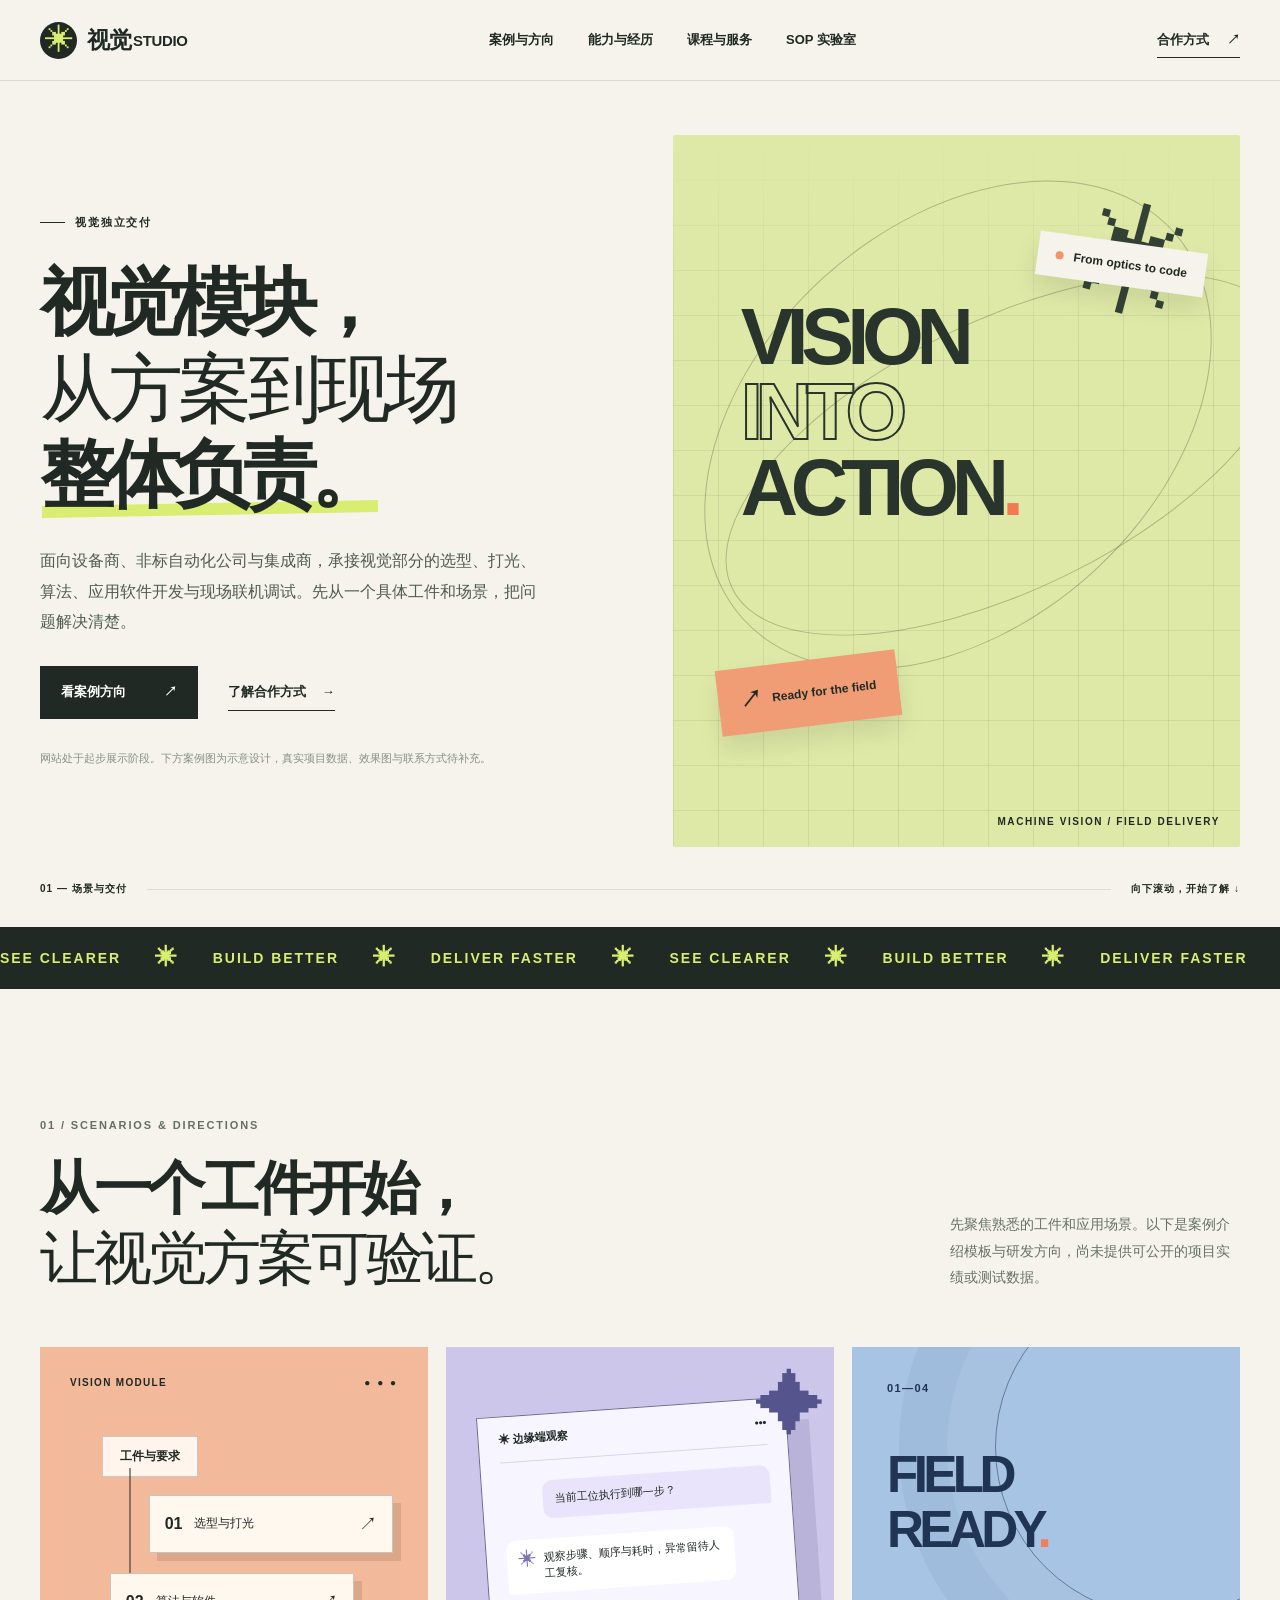
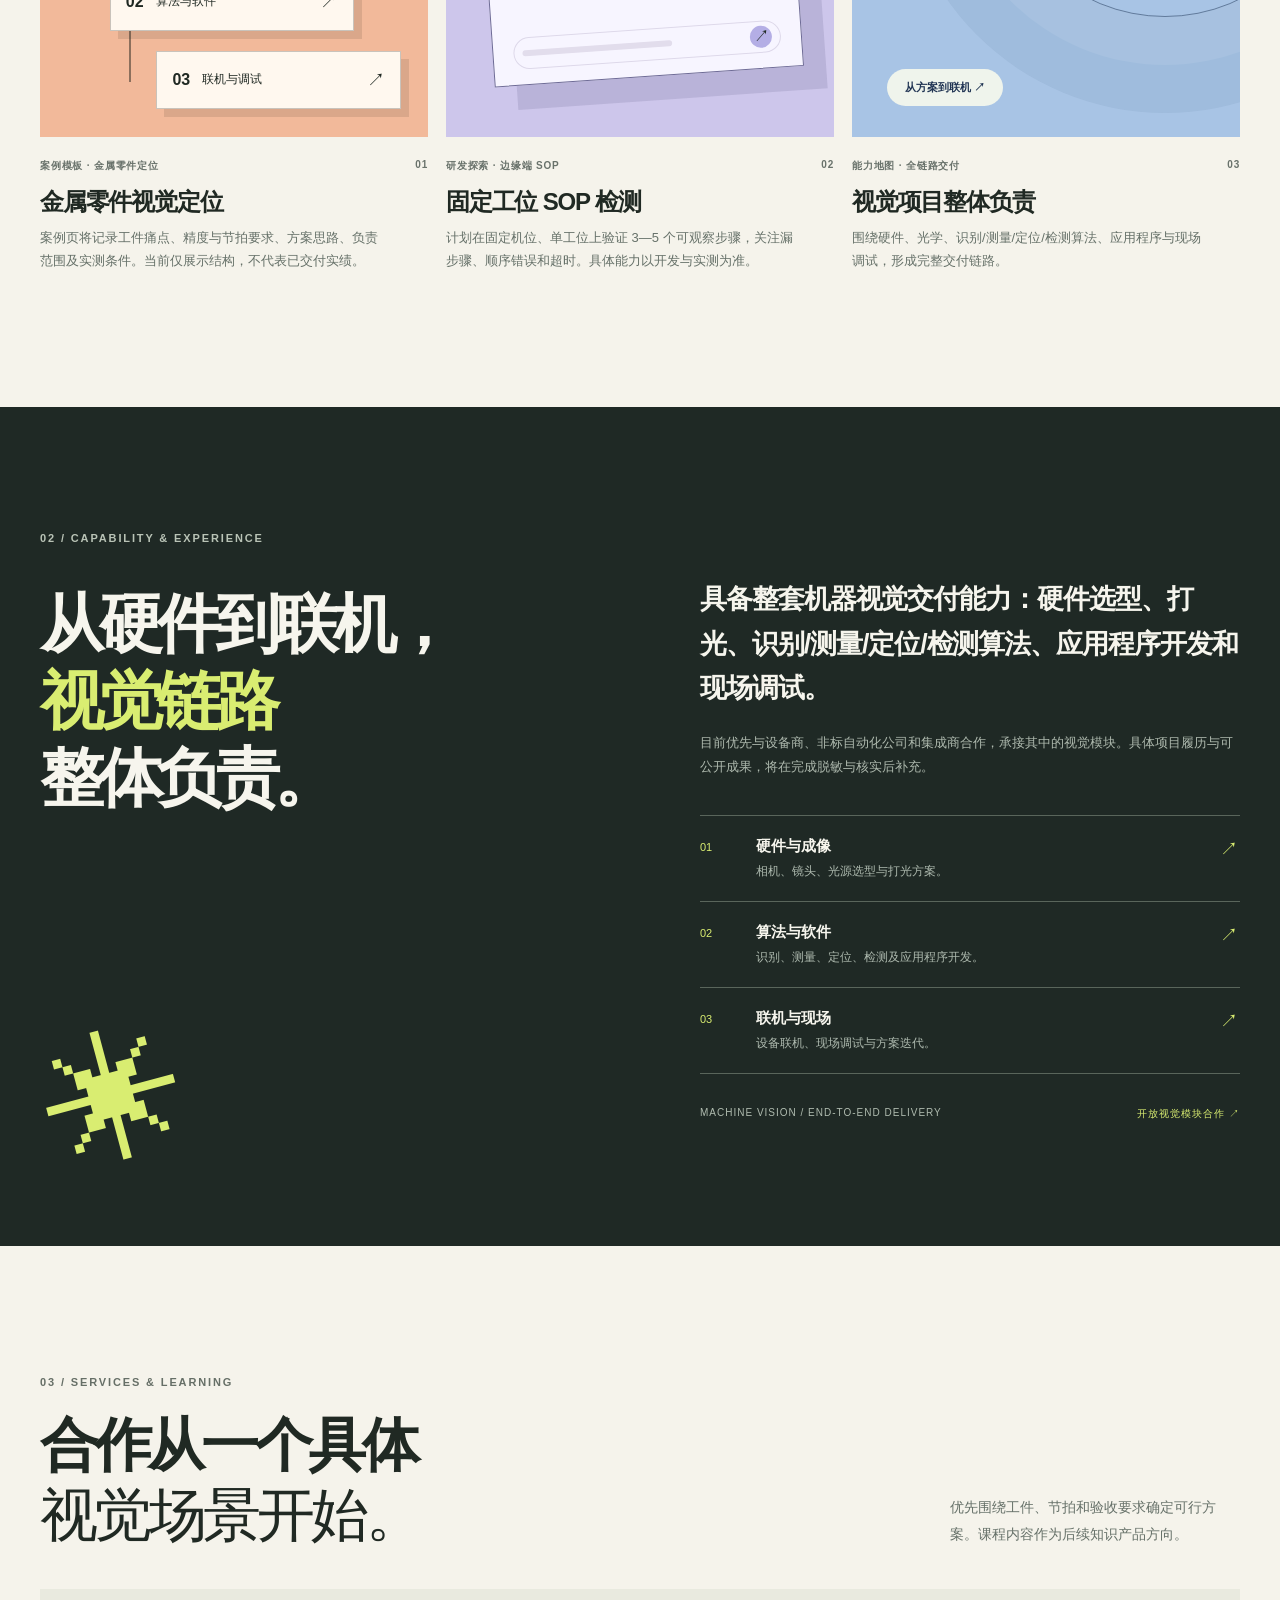
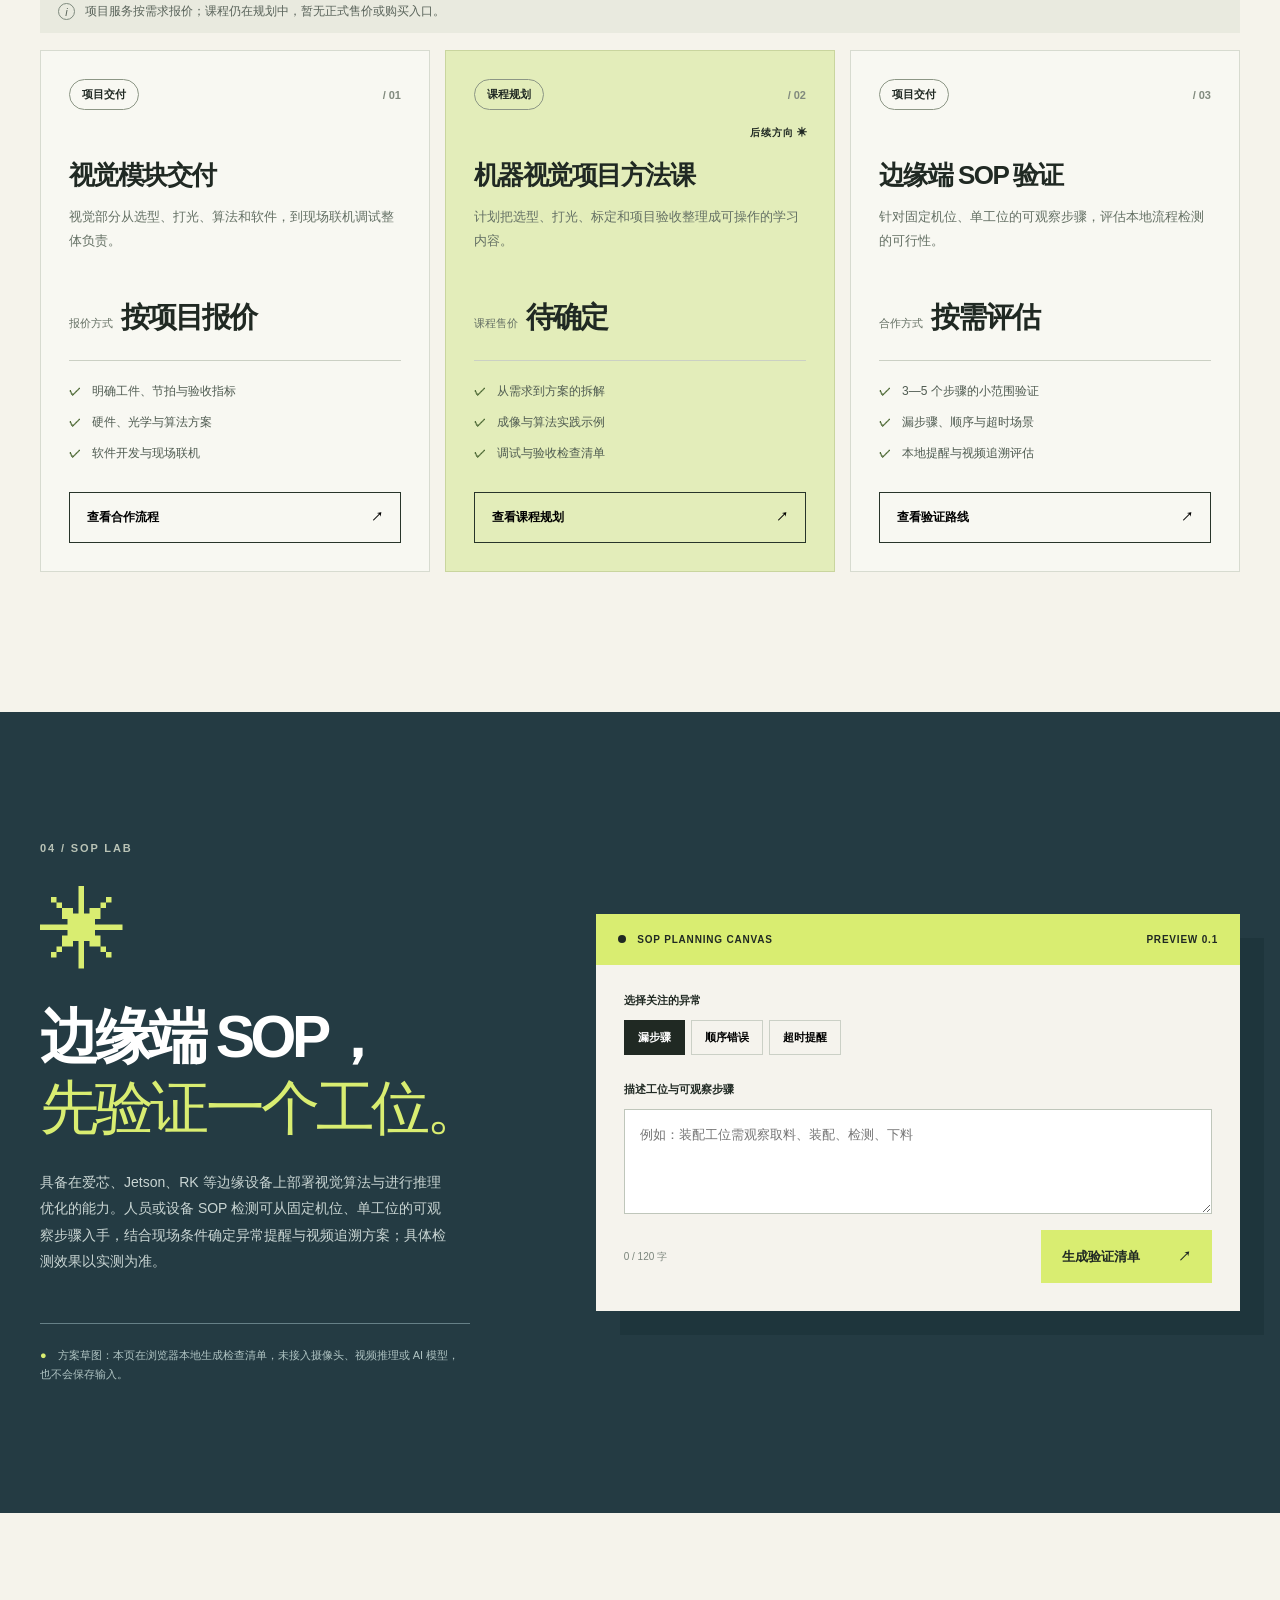
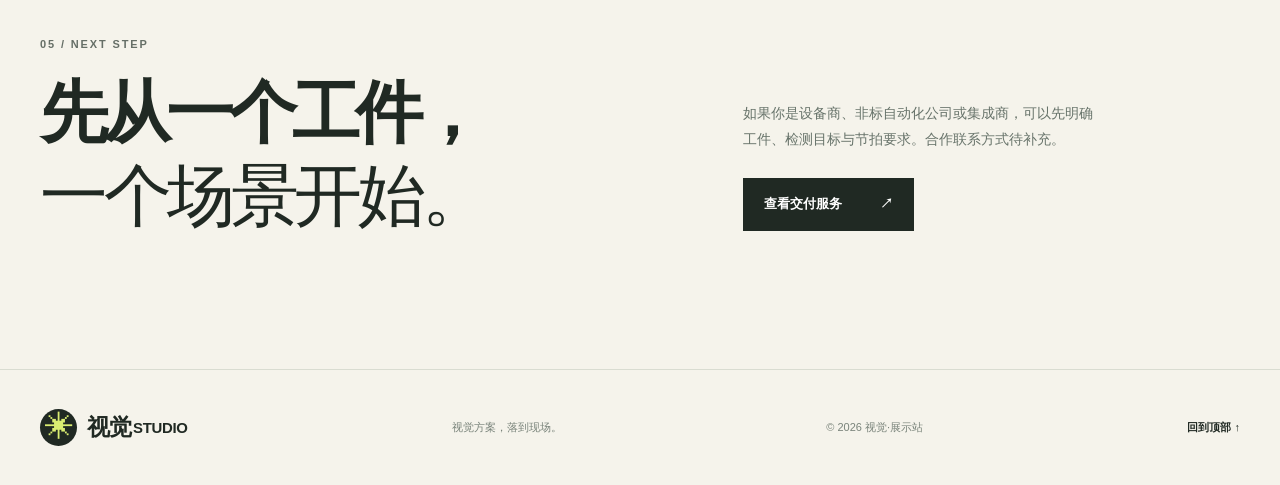
==== index.html @ ffa4f068 "Make the public portfolio reachable outside the Sites domain Publish a standalone static copy with r" ====
<!doctype html>
<html lang="zh-CN">
<head>
  <meta charset="UTF-8" />
  <meta name="viewport" content="width=device-width, initial-scale=1" />
  <meta name="theme-color" content="#f5f3eb" />
  <meta name="description" content="视觉独立交付：硬件选型、打光、算法、应用软件与现场联机调试。" />
  <title>机器视觉一人公司｜视觉模块整体交付</title>
  <link rel="icon" href="./favicon.svg" type="image/svg+xml" />
  <link rel="stylesheet" href="./styles.css" />
  <script src="./script.js" defer></script>
</head>
<body>
  <a class="skip-link" href="#main">跳到主要内容</a>
  <header class="site-header" id="top"><div class="nav-wrap shell">
    <a class="brand" href="#top" aria-label="视觉STUDIO，返回顶部"><span class="brand-mark" aria-hidden="true">✳</span><span>视觉<span class="brand-en">STUDIO</span></span></a>
    <button class="menu-toggle" type="button" aria-expanded="false" aria-controls="site-nav" aria-label="打开导航菜单"><span></span><span></span></button>
    <nav class="site-nav" id="site-nav" aria-label="主导航"><a href="#works">案例与方向</a><a href="#about">能力与经历</a><a href="#courses">课程与服务</a><a href="#agent">SOP 实验室</a></nav>
    <a class="nav-cta" href="#courses">合作方式 <span aria-hidden="true">↗</span></a>
  </div></header>

  <main id="main">
    <section class="hero shell" aria-labelledby="hero-title">
      <div class="hero-copy">
        <p class="eyebrow"><span class="eyebrow-line"></span> 视觉独立交付</p>
        <h1 id="hero-title">视觉模块，<br /><em>从方案到现场</em><br /><span class="highlight">整体负责。</span></h1>
        <p class="hero-lede">面向设备商、非标自动化公司与集成商，承接视觉部分的选型、打光、算法、应用软件开发与现场联机调试。先从一个具体工件和场景，把问题解决清楚。</p>
        <div class="hero-actions"><a class="button button-dark" href="#works">看案例方向 <span aria-hidden="true">↗</span></a><a class="text-link" href="#courses">了解合作方式 <span aria-hidden="true">→</span></a></div>
        <p class="draft-note">网站处于起步展示阶段。下方案例图为示意设计，真实项目数据、效果图与联系方式待补充。</p>
      </div>
      <div class="hero-visual" role="img" aria-label="机器视觉从成像到交付的概念插画"><div class="visual-grid"></div><div class="visual-orbit orbit-one"></div><div class="visual-orbit orbit-two"></div><div class="visual-star star-a">✳</div><div class="visual-star star-b">✳</div><div class="hero-art-title">VISION<br /><span>INTO</span><br />ACTION<span class="period">.</span></div><div class="visual-sticker sticker-top"><span class="sticker-dot"></span> From optics to code</div><div class="visual-sticker sticker-bottom"><span aria-hidden="true">↗</span> Ready for the field</div><div class="visual-caption">MACHINE VISION / FIELD DELIVERY</div></div>
      <div class="hero-index"><span>01 — 场景与交付</span><span class="hero-index-line"></span><span>向下滚动，开始了解 <span aria-hidden="true">↓</span></span></div>
    </section>
    <div class="marquee" aria-hidden="true"><div class="marquee-inner">SEE CLEARER <span>✳</span> BUILD BETTER <span>✳</span> DELIVER FASTER <span>✳</span> SEE CLEARER <span>✳</span> BUILD BETTER <span>✳</span> DELIVER FASTER <span>✳</span></div></div>

    <section class="section works-section shell" id="works" aria-labelledby="works-title">
      <div class="section-heading"><div><p class="section-index">01 / SCENARIOS & DIRECTIONS</p><h2 id="works-title">从一个工件开始，<br /><em>让视觉方案可验证。</em></h2></div><p>先聚焦熟悉的工件和应用场景。以下是案例介绍模板与研发方向，尚未提供可公开的项目实绩或测试数据。</p></div>
      <div class="work-grid">
        <article class="work-card work-orange"><div class="work-art art-flow" aria-hidden="true"><div class="flow-top">VISION MODULE <span>● ● ●</span></div><div class="flow-chip">工件与要求</div><div class="flow-connector"></div><div class="flow-card"><b>01</b><span>选型与打光</span><i>↗</i></div><div class="flow-card second"><b>02</b><span>算法与软件</span><i>↗</i></div><div class="flow-card third"><b>03</b><span>联机与调试</span><i>↗</i></div></div><div class="work-meta"><span>案例模板 · 金属零件定位</span><span>01</span></div><h3>金属零件视觉定位</h3><p>案例页将记录工件痛点、精度与节拍要求、方案思路、负责范围及实测条件。当前仅展示结构，不代表已交付实绩。</p></article>
        <article class="work-card work-lavender"><div class="work-art art-agent" aria-hidden="true"><div class="agent-window"><div class="agent-window-head"><span>✳ 边缘端观察</span><span>•••</span></div><div class="agent-chat user-chat">当前工位执行到哪一步？</div><div class="agent-chat bot-chat"><span>✳</span> 观察步骤、顺序与耗时，异常留待人工复核。</div><div class="agent-bar"><span></span><i>↗</i></div></div><div class="agent-spark">✦</div></div><div class="work-meta"><span>研发探索 · 边缘端 SOP</span><span>02</span></div><h3>固定工位 SOP 检测</h3><p>计划在固定机位、单工位上验证 3—5 个可观察步骤，关注漏步骤、顺序错误和超时。具体能力以开发与实测为准。</p></article>
        <article class="work-card work-blue"><div class="work-art art-learning" aria-hidden="true"><div class="learning-arc"></div><div class="learning-number">01—04</div><div class="learning-title">FIELD<br />READY<span>.</span></div><div class="learning-chip">从方案到联机 ↗</div></div><div class="work-meta"><span>能力地图 · 全链路交付</span><span>03</span></div><h3>视觉项目整体负责</h3><p>围绕硬件、光学、识别/测量/定位/检测算法、应用程序与现场调试，形成完整交付链路。</p></article>
      </div>
    </section>

    <section class="about-section" id="about" aria-labelledby="about-title"><div class="shell about-grid"><div class="about-left"><p class="section-index light">02 / CAPABILITY & EXPERIENCE</p><h2 id="about-title">从硬件到联机，<br /><span>视觉链路</span><br />整体负责。</h2><div class="about-flower" aria-hidden="true">✳</div></div><div class="about-right"><p class="about-intro">具备整套机器视觉交付能力：硬件选型、打光、识别/测量/定位/检测算法、应用程序开发和现场调试。</p><p class="about-sub">目前优先与设备商、非标自动化公司和集成商合作，承接其中的视觉模块。具体项目履历与可公开成果，将在完成脱敏与核实后补充。</p><div class="journey"><div class="journey-item"><span>01</span><div><h3>硬件与成像</h3><p>相机、镜头、光源选型与打光方案。</p></div><b>↗</b></div><div class="journey-item"><span>02</span><div><h3>算法与软件</h3><p>识别、测量、定位、检测及应用程序开发。</p></div><b>↗</b></div><div class="journey-item"><span>03</span><div><h3>联机与现场</h3><p>设备联机、现场调试与方案迭代。</p></div><b>↗</b></div></div><div class="about-foot"><span>MACHINE VISION / END-TO-END DELIVERY</span><span>开放视觉模块合作 <span aria-hidden="true">↗</span></span></div></div></div></section>

    <section class="section courses-section shell" id="courses" aria-labelledby="courses-title"><div class="section-heading courses-heading"><div><p class="section-index">03 / SERVICES & LEARNING</p><h2 id="courses-title">合作从一个具体<br /><em>视觉场景开始。</em></h2></div><p>优先围绕工件、节拍和验收要求确定可行方案。课程内容作为后续知识产品方向。</p></div><div class="pricing-notice"><span class="notice-icon">i</span> 项目服务按需求报价；课程仍在规划中，暂无正式售价或购买入口。</div><div class="pricing-grid">
      <article class="price-card"><div class="price-card-top"><span class="offer-type">项目交付</span><span class="offer-id">/ 01</span></div><h3>视觉模块交付</h3><p class="offer-description">视觉部分从选型、打光、算法和软件，到现场联机调试整体负责。</p><div class="price"><small>报价方式</small><strong class="custom-price">按项目报价</strong></div><ul><li>明确工件、节拍与验收指标</li><li>硬件、光学与算法方案</li><li>软件开发与现场联机</li></ul><button class="offer-button" type="button" data-course="foundation">查看合作流程 <span aria-hidden="true">↗</span></button></article>
      <article class="price-card featured"><div class="price-card-top"><span class="offer-type">课程规划</span><span class="offer-id">/ 02</span></div><span class="popular-tag">后续方向 ✳</span><h3>机器视觉项目方法课</h3><p class="offer-description">计划把选型、打光、标定和项目验收整理成可操作的学习内容。</p><div class="price"><small>课程售价</small><strong class="custom-price">待确定</strong></div><ul><li>从需求到方案的拆解</li><li>成像与算法实践示例</li><li>调试与验收检查清单</li></ul><button class="offer-button" type="button" data-course="agent">查看课程规划 <span aria-hidden="true">↗</span></button></article>
      <article class="price-card"><div class="price-card-top"><span class="offer-type">项目交付</span><span class="offer-id">/ 03</span></div><h3>边缘端 SOP 验证</h3><p class="offer-description">针对固定机位、单工位的可观察步骤，评估本地流程检测的可行性。</p><div class="price"><small>合作方式</small><strong class="custom-price">按需评估</strong></div><ul><li>3—5 个步骤的小范围验证</li><li>漏步骤、顺序与超时场景</li><li>本地提醒与视频追溯评估</li></ul><button class="offer-button" type="button" data-course="consulting">查看验证路线 <span aria-hidden="true">↗</span></button></article>
    </div></section>

    <section class="agent-section" id="agent" aria-labelledby="agent-title"><div class="shell agent-grid"><div class="agent-intro"><p class="section-index light">04 / SOP LAB</p><div class="agent-symbol" aria-hidden="true">✳</div><h2 id="agent-title">边缘端 SOP，<br /><em>先验证一个工位。</em></h2><p>具备在爱芯、Jetson、RK 等边缘设备上部署视觉算法与进行推理优化的能力。人员或设备 SOP 检测可从固定机位、单工位的可观察步骤入手，结合现场条件确定异常提醒与视频追溯方案；具体检测效果以实测为准。</p><div class="agent-disclaimer"><span>●</span> 方案草图：本页在浏览器本地生成检查清单，未接入摄像头、视频推理或 AI 模型，也不会保存输入。</div></div><div class="agent-demo"><div class="demo-head"><span><i></i> SOP PLANNING CANVAS</span><span>PREVIEW 0.1</span></div><div class="demo-body"><p class="demo-label">选择关注的异常</p><div class="prompt-tabs" role="tablist" aria-label="选择 SOP 异常类型"><button type="button" role="tab" aria-selected="true" data-mode="content">漏步骤</button><button type="button" role="tab" aria-selected="false" data-mode="course">顺序错误</button><button type="button" role="tab" aria-selected="false" data-mode="workflow">超时提醒</button></div><label class="demo-label" for="idea-input">描述工位与可观察步骤</label><textarea id="idea-input" rows="3" maxlength="120" placeholder="例如：装配工位需观察取料、装配、检测、下料"></textarea><div class="demo-action"><span><span id="char-count">0</span> / 120 字</span><button class="button button-accent" id="generate-button" type="button">生成验证清单 <span aria-hidden="true">↗</span></button></div><div class="demo-result" id="demo-result" aria-live="polite" hidden><div class="result-top"><span>你的验证清单</span><button type="button" id="copy-result">复制内容</button></div><div id="result-content"></div></div></div></div></div></section>

    <section class="closing-section shell" id="contact"><p class="section-index">05 / NEXT STEP</p><div class="closing-grid"><h2>先从一个工件，<br /><em>一个场景开始。</em></h2><div><p>如果你是设备商、非标自动化公司或集成商，可以先明确工件、检测目标与节拍要求。合作联系方式待补充。</p><a class="button button-dark" href="#courses">查看交付服务 <span aria-hidden="true">↗</span></a></div></div></section>
  </main>
  <footer class="site-footer"><div class="shell footer-inner"><a class="brand" href="#top"><span class="brand-mark" aria-hidden="true">✳</span><span>视觉<span class="brand-en">STUDIO</span></span></a><span>视觉方案，落到现场。</span><span>© <span id="year">2026</span> 视觉·展示站</span><a href="#top">回到顶部 ↑</a></div></footer>
  <dialog class="course-dialog" id="course-dialog" aria-labelledby="dialog-title"><button class="dialog-close" type="button" aria-label="关闭详情">×</button><p class="section-index" id="dialog-kicker"></p><h2 id="dialog-title"></h2><p id="dialog-description"></p><div id="dialog-content"></div><p class="dialog-note">服务范围与课程内容以正式沟通及后续发布为准。</p></dialog>
  <div class="toast" id="toast" role="status" aria-live="polite"></div>
</body>
</html>
---- styles.css ----
:root{--paper:#f5f3eb;--ink:#202923;--muted:#68716b;--line:#d9dcd1;--lime:#d9ed71;--orange:#ef946b;--purple:#cfc9f3;--blue:#9bbbe8;--sans:'DM Sans','Noto Sans SC','Microsoft YaHei',sans-serif;--display:'Manrope','Noto Sans SC','Microsoft YaHei',sans-serif}
*{box-sizing:border-box}html{scroll-behavior:smooth;scroll-padding-top:90px}body{margin:0;background:var(--paper);color:var(--ink);font-family:var(--sans);-webkit-font-smoothing:antialiased}button,input,textarea{font:inherit}button{cursor:pointer}a{color:inherit;text-decoration:none}img{max-width:100%}::selection{background:var(--lime);color:var(--ink)}.shell{width:min(100% - 80px,1440px);margin-inline:auto}.skip-link{position:absolute;z-index:100;left:16px;top:-60px;background:var(--ink);color:white;padding:12px 18px}.skip-link:focus{top:12px}.site-header{position:sticky;top:0;z-index:20;background:rgba(245,243,235,.92);border-bottom:1px solid rgba(32,41,35,.12);backdrop-filter:blur(18px)}.nav-wrap{height:80px;display:flex;align-items:center;gap:48px}.brand{display:inline-flex;align-items:center;gap:10px;font-family:var(--display);font-weight:800;font-size:23px;white-space:nowrap;letter-spacing:-1.5px}.brand-mark{display:grid;place-items:center;background:var(--ink);color:var(--lime);width:37px;height:37px;border-radius:50%;font-size:29px;font-weight:400;line-height:1}.brand-en{font-size:.65em;vertical-align:2px;letter-spacing:-.3px;margin-left:3px}.site-nav{display:flex;align-items:center;gap:34px;margin:auto;font-size:13px;font-weight:600}.site-nav a{transition:opacity .2s}.site-nav a:hover{opacity:.55}.nav-cta{font-size:13px;font-weight:700;border-bottom:1px solid var(--ink);padding:8px 0;white-space:nowrap}.nav-cta span{margin-left:14px}.menu-toggle{display:none}.hero{min-height:690px;display:grid;grid-template-columns:1.03fr .97fr;column-gap:30px;position:relative;padding-top:54px;padding-bottom:80px}.hero-copy{padding:80px 0 80px;display:flex;align-items:flex-start;flex-direction:column}.eyebrow,.section-index{font-size:11px;letter-spacing:.17em;font-weight:800;text-transform:uppercase}.eyebrow{display:flex;align-items:center;gap:10px;margin:0 0 30px}.eyebrow-line{display:block;width:25px;height:1px;background:var(--ink)}h1,h2,h3,p{margin-top:0}.hero h1{font-family:var(--display);font-weight:800;letter-spacing:-.085em;font-size:clamp(55px,5.8vw,91px);line-height:1.16;margin:0 0 28px}.hero h1 em,.section h2 em,.agent-intro h2 em,.closing-section h2 em{font-family:Georgia,'Noto Serif SC',serif;font-style:normal;font-weight:400;letter-spacing:-.065em}.hero h1 .highlight{position:relative;white-space:nowrap}.hero h1 .highlight:after{content:'';position:absolute;left:2px;right:0;bottom:1px;height:12px;z-index:-1;background:var(--lime);transform:rotate(-1deg)}.hero-lede{font-size:16px;line-height:1.9;color:#4f5b53;max-width:510px;margin:0 0 28px}.hero-actions{display:flex;align-items:center;gap:30px}.button{display:inline-flex;align-items:center;justify-content:space-between;gap:38px;min-height:53px;padding:0 20px;border:1px solid transparent;font-size:13px;font-weight:700;transition:transform .2s,background .2s}.button:hover,.offer-button:hover{transform:translateY(-3px)}.button-dark{background:var(--ink);color:white}.button-dark:hover{background:#39463c}.button-accent{background:var(--lime);color:var(--ink)}.button-accent:hover{background:#e8f5a3}.text-link{font-size:13px;font-weight:700;border-bottom:1px solid var(--ink);padding:9px 0}.text-link span{margin-left:12px}.draft-note{font-size:11px;color:#869087;line-height:1.7;margin:30px 0 0;max-width:475px}.hero-visual{position:relative;overflow:hidden;min-height:620px;background:#dfe9a7;border-radius:2px}.visual-grid{position:absolute;inset:0;background-image:linear-gradient(rgba(43,56,42,.09) 1px,transparent 1px),linear-gradient(90deg,rgba(43,56,42,.09) 1px,transparent 1px);background-size:45px 45px;mask-image:linear-gradient(to bottom,transparent,#000 30%,#000)}.visual-orbit{position:absolute;border:1px solid rgba(37,49,37,.28);border-radius:50%;transform:rotate(-26deg)}.orbit-one{width:610px;height:270px;top:185px;left:5%}.orbit-two{width:400px;height:580px;top:0;left:15%;transform:rotate(48deg)}.visual-star{position:absolute;color:#344235;line-height:1}.star-a{font-size:120px;right:8%;top:10%;transform:rotate(15deg)}.star-b{font-size:38px;left:9%;bottom:19%}.hero-art-title{position:absolute;z-index:2;left:12%;top:23%;font-family:var(--display);font-size:clamp(66px,6.2vw,105px);line-height:.95;letter-spacing:-.09em;font-weight:800;color:#29352c}.hero-art-title>span:not(.period){color:transparent;-webkit-text-stroke:2px #29352c}.period{color:#f57950}.visual-sticker{position:absolute;z-index:3;display:flex;align-items:center;gap:10px;box-shadow:0 14px 25px rgba(40,50,35,.11);font-size:12px;font-weight:700}.sticker-top{right:6%;top:15%;background:var(--paper);padding:15px 18px;transform:rotate(8deg)}.sticker-bottom{left:8%;bottom:17%;background:#f09d76;padding:18px 22px;transform:rotate(-7deg)}.sticker-bottom>span{font-size:22px}.sticker-dot{width:8px;height:8px;border-radius:50%;background:#ef946b}.visual-caption{position:absolute;bottom:20px;right:20px;font-size:10px;letter-spacing:.16em;font-weight:800}.hero-index{position:absolute;bottom:31px;left:0;right:0;display:flex;align-items:center;gap:20px;font-size:10px;letter-spacing:.1em;font-weight:700;text-transform:uppercase}.hero-index-line{height:1px;background:var(--line);flex:1}.marquee{overflow:hidden;background:var(--ink);color:var(--lime);padding:18px 0;font-family:var(--display);font-size:14px;letter-spacing:.14em;font-weight:800;white-space:nowrap}.marquee-inner{width:max-content;animation:move 35s linear infinite}.marquee span{margin:0 28px;font-size:22px;vertical-align:-2px}@keyframes move{to{transform:translateX(-50%)}}.section{padding-top:130px;padding-bottom:135px}.section-heading{display:flex;align-items:end;justify-content:space-between;gap:40px;margin-bottom:52px}.section-index{margin:0 0 22px;color:#666f67}.section h2,.closing-section h2{font-family:var(--display);font-weight:800;letter-spacing:-.075em;font-size:clamp(42px,4.5vw,70px);line-height:1.22;margin:0}.section-heading>p{width:290px;font-size:14px;line-height:1.9;color:#667169;margin-bottom:4px}.work-grid{display:grid;grid-template-columns:repeat(3,1fr);gap:18px}.work-card{min-width:0}.work-art{height:390px;position:relative;overflow:hidden;margin-bottom:22px}.work-orange .work-art{background:#f2b99a}.work-lavender .work-art{background:#cdc6eb}.work-blue .work-art{background:#a8c4e5}.work-meta{display:flex;justify-content:space-between;font-size:10px;font-weight:800;letter-spacing:.08em;color:#69726b;text-transform:uppercase;margin-bottom:13px}.work-card h3{font-family:var(--display);font-size:24px;letter-spacing:-.05em;margin:0 0 8px}.work-card>p{font-size:13px;line-height:1.8;color:#667169;max-width:350px;margin:0}.art-flow{padding:30px}.flow-top{display:flex;justify-content:space-between;font-size:10px;letter-spacing:.13em;font-weight:800}.flow-top span{letter-spacing:2px}.flow-chip{position:absolute;left:16%;top:23%;background:#fff5ec;padding:11px 17px;font-size:12px;font-weight:700;border:1px solid rgba(40,38,32,.22)}.flow-connector{position:absolute;top:31%;left:23%;width:2px;height:55%;background:rgba(40,38,32,.5)}.flow-card{position:absolute;left:28%;top:38%;right:9%;height:58px;background:#fff8ef;display:flex;align-items:center;gap:12px;padding:0 15px;border:1px solid rgba(40,38,32,.25);box-shadow:8px 8px 0 rgba(42,35,31,.12);font-size:12px}.flow-card b{font-family:var(--display);font-size:16px}.flow-card i{font-style:normal;margin-left:auto;font-size:18px}.flow-card.second{top:58%;left:18%;right:19%}.flow-card.third{top:78%;left:30%;right:7%}.art-agent{display:grid;place-items:center}.agent-window{width:80%;height:270px;background:#f7f5ff;box-shadow:22px 24px 0 rgba(47,44,82,.12);transform:rotate(-4deg);border:1px solid #6e6b96;position:relative;padding:0 20px}.agent-window-head{height:46px;display:flex;align-items:center;justify-content:space-between;border-bottom:1px solid #d9d4eb;font-size:11px;font-weight:800}.agent-chat{font-size:11px;padding:11px 12px;line-height:1.45;max-width:85%;margin-top:20px}.user-chat{margin-left:auto;background:#e9e4fb;border-radius:10px 10px 2px 10px}.bot-chat{display:flex;align-items:flex-start;gap:7px;background:white;border-radius:10px 10px 10px 2px}.bot-chat span{color:#7b72b2;font-size:18px;line-height:1}.agent-bar{position:absolute;bottom:15px;left:20px;right:20px;height:32px;border:1px solid #ded9ea;border-radius:18px;display:flex;align-items:center;justify-content:space-between;padding:0 8px}.agent-bar span{height:6px;width:60%;background:#e2ddec;border-radius:3px}.agent-bar i{display:grid;place-items:center;width:22px;height:22px;background:#b4aee5;border-radius:50%;font-style:normal}.agent-spark{position:absolute;font-size:70px;color:#55548c;right:2%;top:5%}.art-learning{padding:35px;color:#203453}.learning-arc{position:absolute;right:-95px;top:-70px;width:340px;height:340px;border:1px solid rgba(28,51,82,.5);border-radius:50%;box-shadow:0 0 0 48px rgba(255,255,255,.08),0 0 0 96px rgba(28,51,82,.06)}.learning-number{font-size:11px;letter-spacing:.13em;font-weight:800}.learning-title{position:absolute;left:35px;top:100px;font-family:var(--display);font-size:clamp(40px,4vw,67px);font-weight:800;line-height:1.08;letter-spacing:-.09em}.learning-title span{color:#f37e59}.learning-chip{position:absolute;left:35px;bottom:31px;background:#eff4ec;border-radius:30px;padding:11px 18px;font-size:11px;font-weight:800}.about-section{background:#1f2925;color:#f6f5ed;padding:125px 0}.about-grid{display:grid;grid-template-columns:1fr 1fr;gap:10%;min-height:520px}.section-index.light{color:#b9c3b6}.about-left{display:flex;flex-direction:column}.about-left h2{font-family:var(--display);font-size:clamp(55px,5vw,82px);line-height:1.2;letter-spacing:-.085em;margin:20px 0}.about-left h2 span{color:var(--lime)}.about-flower{margin-top:auto;color:var(--lime);font-size:140px;line-height:1;transform:rotate(-15deg)}.about-right{padding-top:45px}.about-intro{font-size:clamp(22px,2.1vw,32px);font-weight:600;line-height:1.65;letter-spacing:-.04em;margin:0 0 20px}.about-sub{font-size:13px;line-height:1.9;color:#aeb9ae;max-width:570px;margin-bottom:35px}.journey{border-top:1px solid #59655b}.journey-item{display:grid;grid-template-columns:44px 1fr 20px;gap:12px;padding:21px 0;border-bottom:1px solid #59655b}.journey-item>span{font-size:11px;color:var(--lime);margin-top:4px}.journey-item h3{font-size:15px;margin:0 0 7px}.journey-item p{font-size:12px;color:#adb9ae;margin:0}.journey-item b{font-size:18px;font-weight:400;color:var(--lime)}.about-foot{display:flex;justify-content:space-between;gap:15px;margin-top:33px;font-size:10px;letter-spacing:.1em;color:#afbbaf}.about-foot span:last-child{color:var(--lime)}.courses-section{padding-bottom:140px}.courses-heading{margin-bottom:38px}.pricing-notice{display:flex;align-items:center;gap:10px;background:#e9eadf;color:#59635a;font-size:12px;line-height:1.5;padding:13px 18px;margin-bottom:17px}.notice-icon{display:grid;place-items:center;width:17px;height:17px;border:1px solid #7f8a7e;border-radius:50%;font-size:11px;flex:none;font-style:italic}.pricing-grid{display:grid;grid-template-columns:repeat(3,1fr);gap:15px}.price-card{position:relative;border:1px solid #d7dbd0;background:#f8f8f2;padding:28px;min-height:520px;display:flex;flex-direction:column}.price-card.featured{background:#e3edba;border-color:#c9d59e}.price-card-top{display:flex;justify-content:space-between;align-items:center;margin-bottom:48px;font-size:11px;font-weight:800}.offer-type{border:1px solid #8c9685;border-radius:20px;padding:7px 12px}.offer-id{color:#818a7e}.popular-tag{position:absolute;right:26px;top:75px;font-size:10px;font-weight:800;letter-spacing:.08em}.price-card h3{font-size:26px;font-family:var(--display);letter-spacing:-.06em;margin:0 0 12px}.offer-description{font-size:13px;line-height:1.8;color:#647064;min-height:70px;margin:0 0 23px}.price{display:flex;align-items:baseline;gap:8px;padding-bottom:22px;border-bottom:1px solid #cbd0c4;white-space:nowrap}.price small,.price span{font-size:11px;color:#657064}.price strong{font-size:40px;font-family:var(--display);letter-spacing:-.07em}.price strong.custom-price{font-size:29px}.price-card ul{list-style:none;padding:0;margin:22px 0 30px;display:grid;gap:14px;font-size:12px;color:#4f5b51}.price-card li:before{content:'✓';font-weight:900;color:#506c38;margin-right:11px}.offer-button{margin-top:auto;display:flex;align-items:center;justify-content:space-between;width:100%;background:transparent;border:1px solid #28352a;padding:16px 17px;font-size:12px;font-weight:800;transition:transform .2s,background .2s}.offer-button:hover{background:#fffdf3}.agent-section{background:#243b43;color:white;padding:130px 0}.agent-grid{display:grid;grid-template-columns:.82fr 1.18fr;gap:9%;align-items:center}.agent-intro{position:relative}.agent-symbol{font-size:88px;color:var(--lime);line-height:1;margin:35px 0 25px}.agent-intro h2{font-family:var(--display);font-size:clamp(48px,4.6vw,72px);line-height:1.2;letter-spacing:-.075em;margin:0 0 24px}.agent-intro h2 em{color:var(--lime)}.agent-intro>p:not(.section-index){color:#c9d5d3;line-height:1.9;font-size:14px;max-width:410px}.agent-disclaimer{border-top:1px solid #668087;padding-top:22px;margin-top:48px;color:#afc3c2;font-size:11px;line-height:1.7;max-width:430px}.agent-disclaimer span{color:var(--lime);margin-right:8px}.agent-demo{background:#f5f3ed;color:var(--ink);box-shadow:24px 24px 0 rgba(15,38,43,.25)}.demo-head{display:flex;justify-content:space-between;align-items:center;background:#d9ed71;height:51px;padding:0 22px;font-size:10px;font-weight:900;letter-spacing:.08em}.demo-head i{display:inline-block;width:8px;height:8px;background:var(--ink);border-radius:50%;margin-right:8px}.demo-body{padding:28px}.demo-label{display:block;font-size:11px;font-weight:800;margin:0 0 12px}.prompt-tabs{display:flex;gap:6px;flex-wrap:wrap;margin-bottom:27px}.prompt-tabs button{border:1px solid #cbd0c6;background:transparent;padding:9px 13px;font-size:11px;font-weight:700}.prompt-tabs button[aria-selected=true]{background:var(--ink);border-color:var(--ink);color:white}.demo-body textarea{width:100%;resize:vertical;min-height:105px;border:1px solid #bfc6bb;background:#fff;outline:none;padding:15px;font-size:13px;line-height:1.6;color:var(--ink)}.demo-body textarea:focus{border-color:#566b50;box-shadow:0 0 0 3px rgba(126,156,112,.18)}.demo-action{display:flex;align-items:center;justify-content:space-between;gap:20px;margin-top:12px}.demo-action>span{font-size:10px;color:#7b857c}.demo-result{background:#fff;border:1px solid #d2d8cb;margin-top:25px}.result-top{display:flex;justify-content:space-between;gap:15px;padding:14px 17px;border-bottom:1px solid #e2e5db;font-size:11px;font-weight:800}.result-top button{border:0;background:transparent;color:#46674d;text-decoration:underline;font-size:11px;font-weight:800}.result-content{padding:16px}.demo-result #result-content{padding:18px;font-size:12px;line-height:1.8}.demo-result h3{font-size:15px;margin:0 0 8px}.demo-result ol{margin:0;padding-left:20px}.demo-result li{margin-bottom:6px}.closing-section{padding-top:125px;padding-bottom:130px}.closing-grid{display:grid;grid-template-columns:1.1fr .9fr;gap:8%;align-items:end}.closing-section h2{font-size:clamp(50px,5.3vw,80px)}.closing-grid>div{padding-bottom:8px}.closing-grid p{font-size:14px;line-height:1.9;color:#67736a;max-width:360px;margin-bottom:25px}.site-footer{border-top:1px solid var(--line)}.footer-inner{min-height:115px;display:flex;align-items:center;justify-content:space-between;gap:20px}.footer-inner>span,.footer-inner>a:last-child{font-size:11px;color:#7a847b}.footer-inner>a:last-child{font-weight:700;color:var(--ink)}.course-dialog{border:0;width:min(540px,calc(100% - 32px));padding:35px;background:var(--paper);color:var(--ink);box-shadow:0 30px 100px #16271f77}.course-dialog::backdrop{background:#16271fbb;backdrop-filter:blur(4px)}.dialog-close{position:absolute;top:18px;right:20px;border:0;background:transparent;font-size:30px;line-height:1}.course-dialog h2{font-size:32px;letter-spacing:-.05em;margin:0 0 12px}.course-dialog>p:not(.section-index){font-size:13px;color:#647066;line-height:1.8}.course-dialog #dialog-content{border-top:1px solid var(--line);margin-top:20px;padding-top:20px}.course-dialog #dialog-content h3{font-size:13px}.course-dialog #dialog-content ol{padding-left:20px;font-size:13px;line-height:2}.course-dialog .dialog-note{border-top:1px solid var(--line);padding-top:15px;margin:18px 0 0!important;font-size:11px!important}.toast{position:fixed;z-index:100;bottom:25px;left:50%;transform:translate(-50%,20px);background:var(--ink);color:white;padding:10px 17px;font-size:12px;opacity:0;pointer-events:none;transition:.25s}.toast.show{opacity:1;transform:translate(-50%,0)}:focus-visible{outline:3px solid #f37d50;outline-offset:3px}
@media(max-width:1100px){.shell{width:min(100% - 48px,1440px)}.nav-wrap{gap:25px}.site-nav{gap:20px}.hero h1{font-size:clamp(52px,5.6vw,77px)}.hero-visual{min-height:560px}.hero-art-title{font-size:clamp(60px,6vw,85px)}.work-art{height:330px}.price-card{padding:22px}.agent-grid{gap:5%}}
@media(max-width:800px){.nav-wrap{height:68px}.menu-toggle{display:flex;flex-direction:column;justify-content:center;gap:5px;margin-left:auto;border:0;background:transparent;padding:10px}.menu-toggle span{width:23px;height:2px;background:var(--ink)}.site-nav{display:none;position:absolute;top:67px;left:0;right:0;background:var(--paper);padding:20px 24px 25px;border-bottom:1px solid var(--line);flex-direction:column;align-items:stretch;gap:0}.site-nav.open{display:flex}.site-nav a{padding:13px 0;font-size:14px}.nav-cta{display:none}.hero{grid-template-columns:1fr;padding-top:0;padding-bottom:80px}.hero-copy{padding:65px 0 50px}.hero h1{font-size:clamp(55px,10vw,82px)}.hero-visual{min-height:550px}.hero-art-title{font-size:clamp(80px,12vw,110px)}.hero-index{bottom:30px}.section{padding-top:90px;padding-bottom:95px}.section-heading{align-items:start;flex-direction:column;gap:15px}.section-heading>p{width:min(100%,500px)}.work-grid{grid-template-columns:repeat(2,1fr)}.work-card:last-child{grid-column:1/-1}.work-card:last-child .work-art{height:330px}.work-art{height:330px}.about-section,.agent-section{padding:90px 0}.about-grid,.agent-grid{grid-template-columns:1fr;gap:50px}.about-flower{display:none}.about-right{padding-top:0}.pricing-grid{grid-template-columns:repeat(2,1fr)}.price-card:last-child{grid-column:1/-1;min-height:440px}.closing-grid{grid-template-columns:1fr;gap:30px}.footer-inner{flex-wrap:wrap;padding:25px 0}.footer-inner>span:nth-child(2){display:none}}
@media(max-width:560px){.shell{width:min(100% - 36px,1440px)}.brand{font-size:20px}.brand-mark{height:32px;width:32px;font-size:25px}.hero-copy{padding-top:57px}.eyebrow{font-size:10px;margin-bottom:25px}.hero h1{font-size:clamp(46px,10.9vw,62px)}.hero-lede{font-size:14px}.hero-actions{align-items:flex-start;flex-direction:column;gap:13px}.hero-visual{min-height:420px}.hero-art-title{font-size:clamp(58px,14vw,80px);left:10%;top:27%}.star-a{font-size:80px}.sticker-top{top:9%;right:4%;font-size:10px}.sticker-bottom{bottom:13%;font-size:10px}.visual-caption{font-size:8px}.hero-index{font-size:9px}.hero-index span:last-child{display:none}.section h2,.closing-section h2{font-size:clamp(39px,9vw,52px)}.work-grid,.pricing-grid{grid-template-columns:1fr}.work-card:last-child,.price-card:last-child{grid-column:auto}.work-art,.work-card:last-child .work-art{height:330px}.work-card{margin-bottom:20px}.about-left h2{font-size:clamp(49px,11vw,68px)}.about-intro{font-size:22px}.price-card,.price-card:last-child{min-height:490px}.agent-intro h2{font-size:clamp(41px,10vw,58px)}.agent-demo{box-shadow:12px 12px 0 rgba(15,38,43,.25)}.demo-body{padding:20px}.demo-action{align-items:stretch;flex-direction:column;gap:8px}.demo-action .button{width:100%}.closing-section{padding-top:90px;padding-bottom:90px}.footer-inner{gap:16px}.footer-inner>span:nth-child(3){order:4;width:100%}}
@media(prefers-reduced-motion:reduce){html{scroll-behavior:auto}.marquee-inner{animation:none}.button,.offer-button,.toast{transition:none}}
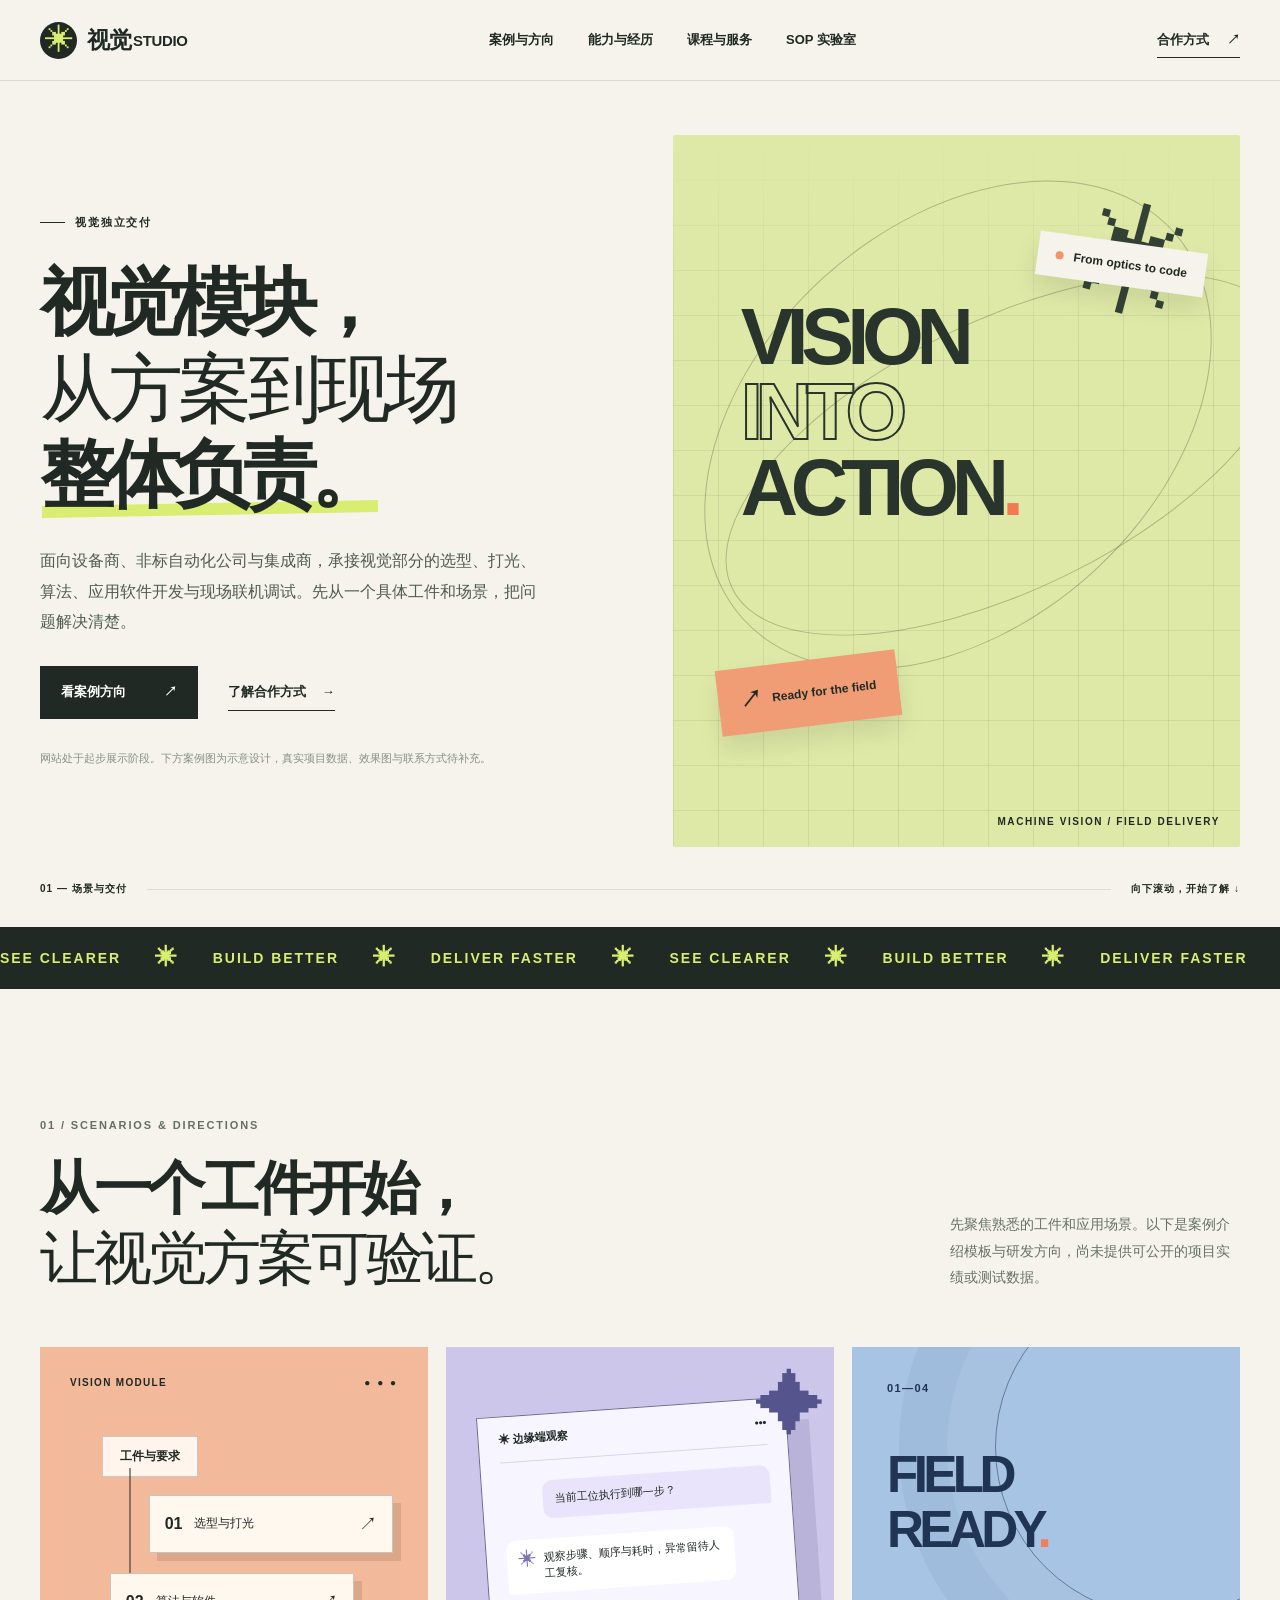
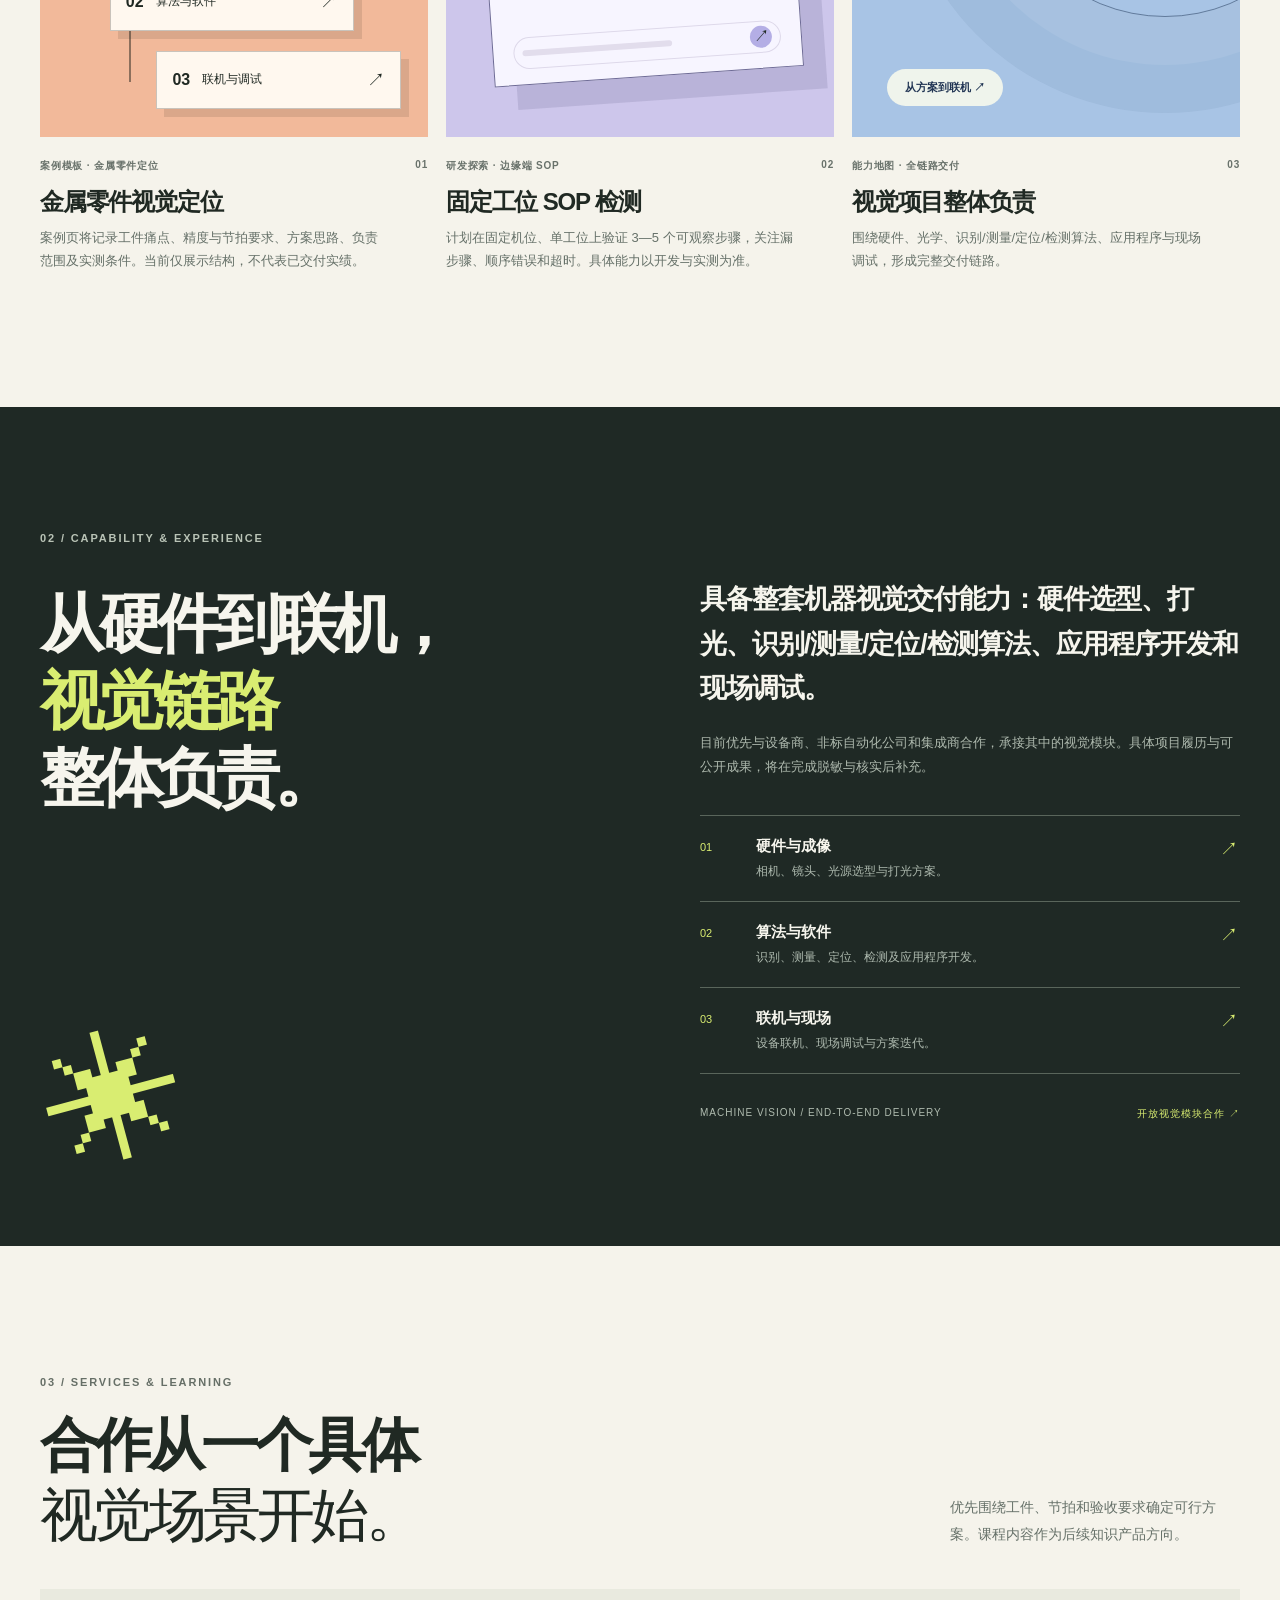
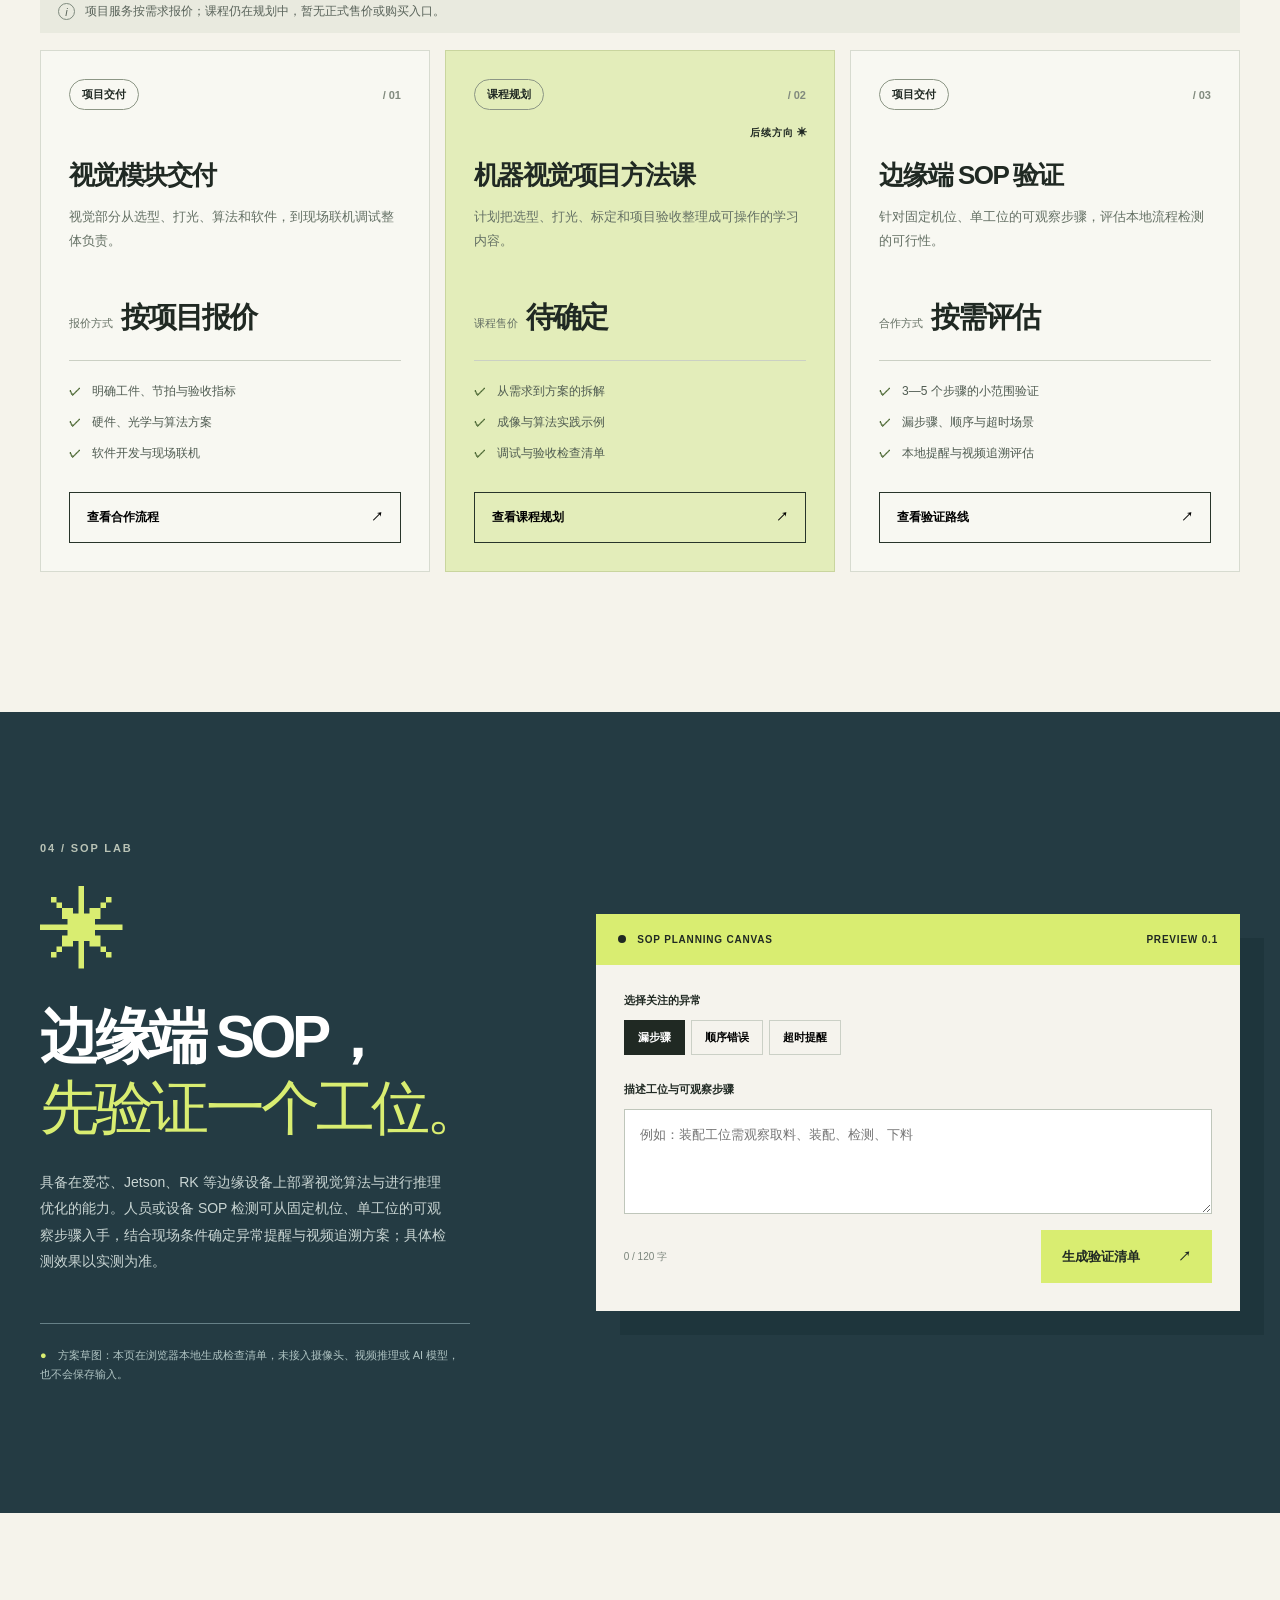
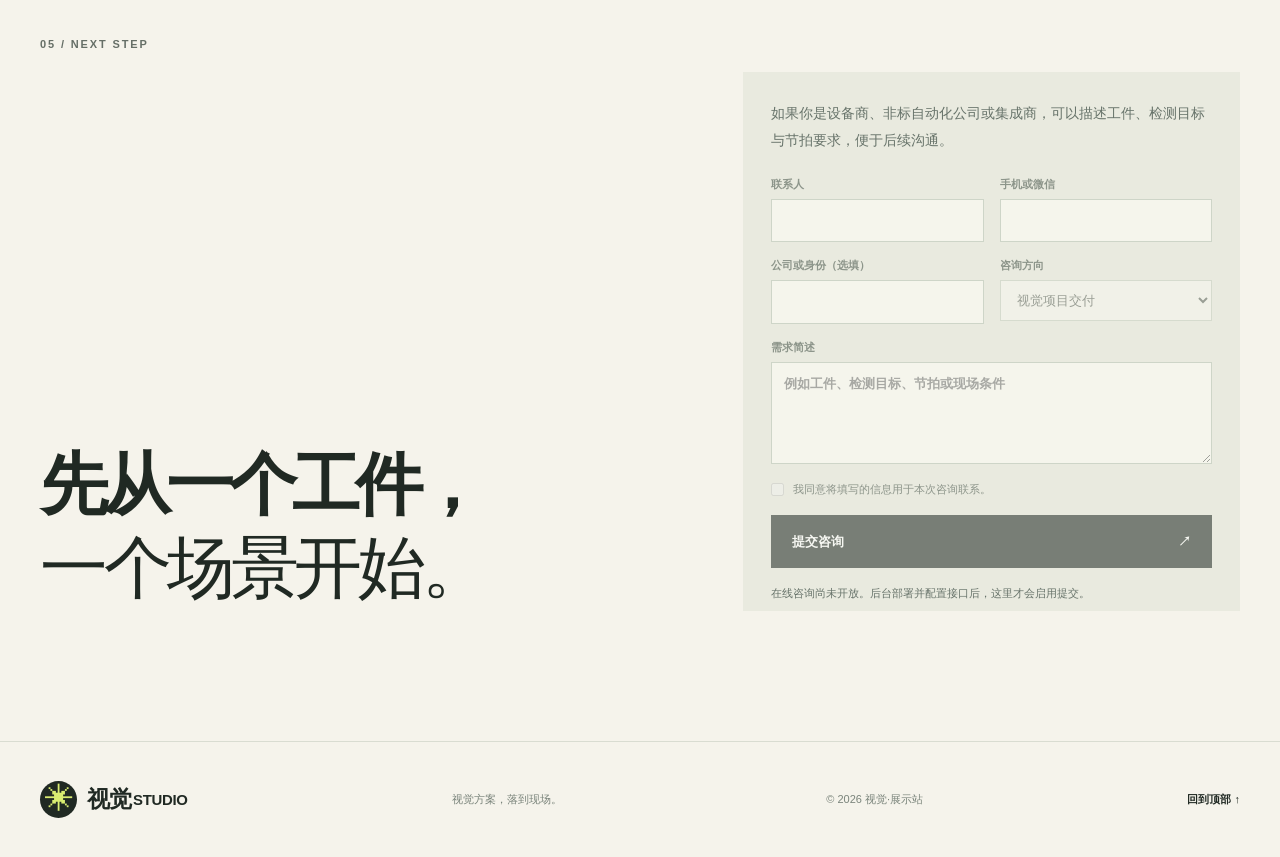
==== commit 7fe3799e: "Prepare a small inquiry backend while preserving the public site The portfolio needs a way to receiv" ====
--- a/index.html
+++ b/index.html
@@ -5,7 +5,8 @@
   <meta name="viewport" content="width=device-width, initial-scale=1" />
   <meta name="theme-color" content="#f5f3eb" />
   <meta name="description" content="视觉独立交付：硬件选型、打光、算法、应用软件与现场联机调试。" />
-  <title>机器视觉一人公司｜视觉模块整体交付</title>
+  <meta name="vision-api-base" content="" />
+  <title>视觉工坊|视觉整体交付</title>
   <link rel="icon" href="./favicon.svg" type="image/svg+xml" />
   <link rel="stylesheet" href="./styles.css" />
   <script src="./script.js" defer></script>
@@ -52,10 +53,10 @@
 
     <section class="agent-section" id="agent" aria-labelledby="agent-title"><div class="shell agent-grid"><div class="agent-intro"><p class="section-index light">04 / SOP LAB</p><div class="agent-symbol" aria-hidden="true">✳</div><h2 id="agent-title">边缘端 SOP，<br /><em>先验证一个工位。</em></h2><p>具备在爱芯、Jetson、RK 等边缘设备上部署视觉算法与进行推理优化的能力。人员或设备 SOP 检测可从固定机位、单工位的可观察步骤入手，结合现场条件确定异常提醒与视频追溯方案；具体检测效果以实测为准。</p><div class="agent-disclaimer"><span>●</span> 方案草图：本页在浏览器本地生成检查清单，未接入摄像头、视频推理或 AI 模型，也不会保存输入。</div></div><div class="agent-demo"><div class="demo-head"><span><i></i> SOP PLANNING CANVAS</span><span>PREVIEW 0.1</span></div><div class="demo-body"><p class="demo-label">选择关注的异常</p><div class="prompt-tabs" role="tablist" aria-label="选择 SOP 异常类型"><button type="button" role="tab" aria-selected="true" data-mode="content">漏步骤</button><button type="button" role="tab" aria-selected="false" data-mode="course">顺序错误</button><button type="button" role="tab" aria-selected="false" data-mode="workflow">超时提醒</button></div><label class="demo-label" for="idea-input">描述工位与可观察步骤</label><textarea id="idea-input" rows="3" maxlength="120" placeholder="例如：装配工位需观察取料、装配、检测、下料"></textarea><div class="demo-action"><span><span id="char-count">0</span> / 120 字</span><button class="button button-accent" id="generate-button" type="button">生成验证清单 <span aria-hidden="true">↗</span></button></div><div class="demo-result" id="demo-result" aria-live="polite" hidden><div class="result-top"><span>你的验证清单</span><button type="button" id="copy-result">复制内容</button></div><div id="result-content"></div></div></div></div></div></section>
 
-    <section class="closing-section shell" id="contact"><p class="section-index">05 / NEXT STEP</p><div class="closing-grid"><h2>先从一个工件，<br /><em>一个场景开始。</em></h2><div><p>如果你是设备商、非标自动化公司或集成商，可以先明确工件、检测目标与节拍要求。合作联系方式待补充。</p><a class="button button-dark" href="#courses">查看交付服务 <span aria-hidden="true">↗</span></a></div></div></section>
+    <section class="closing-section shell" id="contact"><p class="section-index">05 / NEXT STEP</p><div class="closing-grid"><h2>先从一个工件，<br /><em>一个场景开始。</em></h2><div class="contact-panel"><p>如果你是设备商、非标自动化公司或集成商，可以描述工件、检测目标与节拍要求，便于后续沟通。</p><form id="inquiry-form"><fieldset id="inquiry-fields" disabled><div class="contact-fields"><label>联系人 <input name="name" type="text" maxlength="60" autocomplete="name" required /></label><label>手机或微信 <input name="contact" type="text" maxlength="100" autocomplete="tel" required /></label><label>公司或身份（选填） <input name="company" type="text" maxlength="100" autocomplete="organization" /></label><label>咨询方向 <select name="type" required><option value="vision">视觉项目交付</option><option value="sop">边缘端 SOP 验证</option></select></label></div><label class="contact-description">需求简述 <textarea name="description" rows="4" maxlength="1000" placeholder="例如工件、检测目标、节拍或现场条件" required></textarea></label><label class="contact-consent"><input name="consent" type="checkbox" required /> 我同意将填写的信息用于本次咨询联系。</label><div class="contact-honeypot" aria-hidden="true"><label>请勿填写 <input name="website" type="text" tabindex="-1" autocomplete="off" /></label></div><button class="button button-dark" type="submit">提交咨询 <span aria-hidden="true">↗</span></button></fieldset></form><p class="contact-status" id="inquiry-status" role="status" aria-live="polite">在线咨询尚未开放。后台部署并配置接口后，这里才会启用提交。</p></div></div></section>
   </main>
   <footer class="site-footer"><div class="shell footer-inner"><a class="brand" href="#top"><span class="brand-mark" aria-hidden="true">✳</span><span>视觉<span class="brand-en">STUDIO</span></span></a><span>视觉方案，落到现场。</span><span>© <span id="year">2026</span> 视觉·展示站</span><a href="#top">回到顶部 ↑</a></div></footer>
-  <dialog class="course-dialog" id="course-dialog" aria-labelledby="dialog-title"><button class="dialog-close" type="button" aria-label="关闭详情">×</button><p class="section-index" id="dialog-kicker"></p><h2 id="dialog-title"></h2><p id="dialog-description"></p><div id="dialog-content"></div><p class="dialog-note">服务范围与课程内容以正式沟通及后续发布为准。</p></dialog>
+  <dialog class="course-dialog" id="course-dialog" aria-labelledby="dialog-title"><button class="dialog-close" type="button" aria-label="关闭详情">×</button><p class="section-index" id="dialog-kicker"></p><h2 id="dialog-title"></h2><p id="dialog-description"></p><div id="dialog-content"></div><a class="button button-dark dialog-inquiry" id="dialog-inquiry" href="#contact" hidden>咨询这个方向 <span aria-hidden="true">↗</span></a><p class="dialog-note">服务范围与课程内容以正式沟通及后续发布为准。</p></dialog>
   <div class="toast" id="toast" role="status" aria-live="polite"></div>
 </body>
 </html>
--- a/styles.css
+++ b/styles.css
@@ -4,3 +4,5 @@
 @media(max-width:800px){.nav-wrap{height:68px}.menu-toggle{display:flex;flex-direction:column;justify-content:center;gap:5px;margin-left:auto;border:0;background:transparent;padding:10px}.menu-toggle span{width:23px;height:2px;background:var(--ink)}.site-nav{display:none;position:absolute;top:67px;left:0;right:0;background:var(--paper);padding:20px 24px 25px;border-bottom:1px solid var(--line);flex-direction:column;align-items:stretch;gap:0}.site-nav.open{display:flex}.site-nav a{padding:13px 0;font-size:14px}.nav-cta{display:none}.hero{grid-template-columns:1fr;padding-top:0;padding-bottom:80px}.hero-copy{padding:65px 0 50px}.hero h1{font-size:clamp(55px,10vw,82px)}.hero-visual{min-height:550px}.hero-art-title{font-size:clamp(80px,12vw,110px)}.hero-index{bottom:30px}.section{padding-top:90px;padding-bottom:95px}.section-heading{align-items:start;flex-direction:column;gap:15px}.section-heading>p{width:min(100%,500px)}.work-grid{grid-template-columns:repeat(2,1fr)}.work-card:last-child{grid-column:1/-1}.work-card:last-child .work-art{height:330px}.work-art{height:330px}.about-section,.agent-section{padding:90px 0}.about-grid,.agent-grid{grid-template-columns:1fr;gap:50px}.about-flower{display:none}.about-right{padding-top:0}.pricing-grid{grid-template-columns:repeat(2,1fr)}.price-card:last-child{grid-column:1/-1;min-height:440px}.closing-grid{grid-template-columns:1fr;gap:30px}.footer-inner{flex-wrap:wrap;padding:25px 0}.footer-inner>span:nth-child(2){display:none}}
 @media(max-width:560px){.shell{width:min(100% - 36px,1440px)}.brand{font-size:20px}.brand-mark{height:32px;width:32px;font-size:25px}.hero-copy{padding-top:57px}.eyebrow{font-size:10px;margin-bottom:25px}.hero h1{font-size:clamp(46px,10.9vw,62px)}.hero-lede{font-size:14px}.hero-actions{align-items:flex-start;flex-direction:column;gap:13px}.hero-visual{min-height:420px}.hero-art-title{font-size:clamp(58px,14vw,80px);left:10%;top:27%}.star-a{font-size:80px}.sticker-top{top:9%;right:4%;font-size:10px}.sticker-bottom{bottom:13%;font-size:10px}.visual-caption{font-size:8px}.hero-index{font-size:9px}.hero-index span:last-child{display:none}.section h2,.closing-section h2{font-size:clamp(39px,9vw,52px)}.work-grid,.pricing-grid{grid-template-columns:1fr}.work-card:last-child,.price-card:last-child{grid-column:auto}.work-art,.work-card:last-child .work-art{height:330px}.work-card{margin-bottom:20px}.about-left h2{font-size:clamp(49px,11vw,68px)}.about-intro{font-size:22px}.price-card,.price-card:last-child{min-height:490px}.agent-intro h2{font-size:clamp(41px,10vw,58px)}.agent-demo{box-shadow:12px 12px 0 rgba(15,38,43,.25)}.demo-body{padding:20px}.demo-action{align-items:stretch;flex-direction:column;gap:8px}.demo-action .button{width:100%}.closing-section{padding-top:90px;padding-bottom:90px}.footer-inner{gap:16px}.footer-inner>span:nth-child(3){order:4;width:100%}}
 @media(prefers-reduced-motion:reduce){html{scroll-behavior:auto}.marquee-inner{animation:none}.button,.offer-button,.toast{transition:none}}
+.contact-panel{background:#e9eadf;padding:28px}.contact-panel>p:first-child{max-width:none;margin-bottom:23px}.contact-panel fieldset{border:0;margin:0;padding:0;min-width:0}.contact-panel fieldset:disabled{opacity:.56}.contact-fields{display:grid;grid-template-columns:repeat(2,minmax(0,1fr));gap:16px}.contact-panel label{display:flex;flex-direction:column;gap:7px;font-size:11px;font-weight:700;color:#435147}.contact-panel input:not([type=checkbox]),.contact-panel select,.contact-panel textarea{width:100%;min-width:0;border:1px solid #bac4b5;background:#fffdf7;color:var(--ink);padding:11px 12px;font-size:13px;line-height:1.5;border-radius:0}.contact-panel textarea{resize:vertical}.contact-description{margin-top:16px}.contact-panel .contact-consent{flex-direction:row;align-items:flex-start;gap:9px;margin:17px 0;font-weight:500;line-height:1.6}.contact-consent input{margin:2px 0 0;flex:none}.contact-panel .button{width:100%}.contact-panel button:disabled{cursor:not-allowed;transform:none}.contact-status{font-size:11px!important;line-height:1.7!important;margin:16px 0 0!important;max-width:none!important}.contact-honeypot{position:absolute;width:1px;height:1px;overflow:hidden;clip-path:inset(50%)}.dialog-inquiry{margin-top:19px}.dialog-inquiry[hidden]{display:none}
+@media(max-width:560px){.contact-panel{padding:21px}.contact-fields{grid-template-columns:1fr}}
